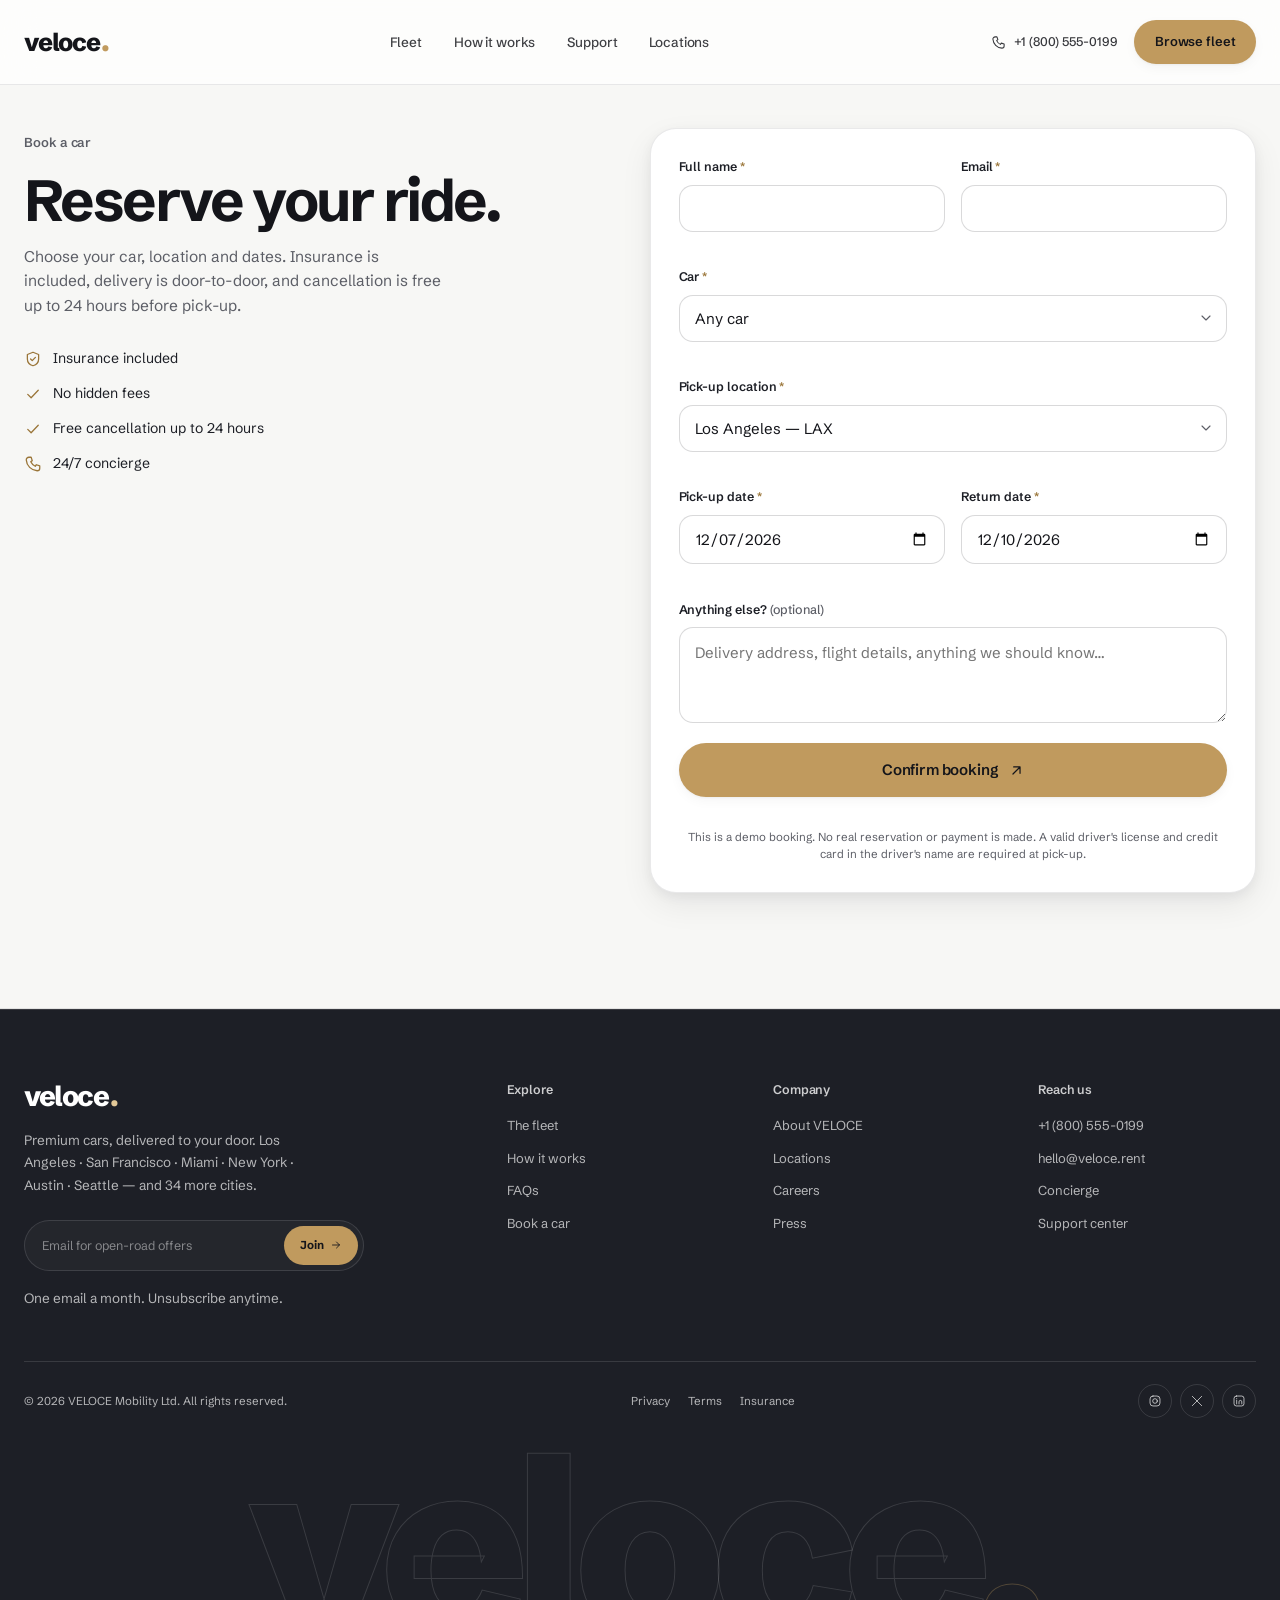
==== booking.html @ 41719435 "Initial project commit" ====
<!DOCTYPE html>
<html lang="en">
<head>
<meta charset="UTF-8">
<meta name="viewport" content="width=device-width, initial-scale=1.0">
<title>Book a car | VELOCE</title>
<meta name="description" content="Reserve a VELOCE rental in under two minutes. Choose your car, location and dates — insurance included, door-to-door delivery, free cancellation.">
<meta name="theme-color" content="#14151A">
<link rel="icon" href="data:image/svg+xml,%3Csvg xmlns='http://www.w3.org/2000/svg' viewBox='0 0 64 64'%3E%3Crect width='64' height='64' rx='16' fill='%2314151A'/%3E%3Cpath d='M17 20h9l6 18 6-18h9L36 48h-8L17 20Z' fill='%23C09A5E'/%3E%3C/svg%3E">
<link rel="preconnect" href="https://fonts.googleapis.com">
<link rel="preconnect" href="https://fonts.gstatic.com" crossorigin>
<link href="https://fonts.googleapis.com/css2?family=Schibsted+Grotesk:wght@400;500;600;700;800&display=swap" rel="stylesheet">
<link rel="stylesheet" href="styles.css">
<link rel="stylesheet" href="booking.css">
<script src="app.js" defer></script>
<script src="booking.js" defer></script>
</head>
<body>

<a class="skip-link" href="#main">Skip to the booking form</a>

<!-- Icon sprite -->
<svg aria-hidden="true" style="position:absolute;width:0;height:0;overflow:hidden" xmlns="http://www.w3.org/2000/svg">
  <symbol id="i-arrow" viewBox="0 0 24 24"><path d="M5 12h14M13 6l6 6-6 6"/></symbol>
  <symbol id="i-arrow-up" viewBox="0 0 24 24"><path d="M7 17 17 7M8 7h9v9"/></symbol>
  <symbol id="i-check" viewBox="0 0 24 24"><path d="m5 12.5 4.5 4.5L19 7"/></symbol>
  <symbol id="i-alert" viewBox="0 0 24 24"><circle cx="12" cy="12" r="9"/><path d="M12 7.5v5.5M12 16.5v.1"/></symbol>
  <symbol id="i-shield" viewBox="0 0 24 24"><path d="M12 3 4.5 6v6c0 5 3.4 7.8 7.5 9 4.1-1.2 7.5-4 7.5-9V6L12 3Z"/><path d="m8.8 12 2.2 2.2 4.2-4.4"/></symbol>
  <symbol id="i-phone" viewBox="0 0 24 24"><path d="M6.5 3h3l1.5 4.5-2 1.5a13 13 0 0 0 6 6l1.5-2L21 14.5v3A3.5 3.5 0 0 1 17.5 21 15.5 15.5 0 0 1 3 6.5 3.5 3.5 0 0 1 6.5 3Z"/></symbol>
  <symbol id="i-close" viewBox="0 0 24 24"><path d="m6 6 12 12M18 6 6 18"/></symbol>
  <symbol id="i-mail" viewBox="0 0 24 24"><rect x="3" y="5" width="18" height="14" rx="3"/><path d="m4 7 8 6 8-6"/></symbol>
  <symbol id="i-instagram" viewBox="0 0 24 24"><rect x="3.5" y="3.5" width="17" height="17" rx="5"/><circle cx="12" cy="12" r="4"/><circle cx="17.2" cy="6.8" r=".8" fill="currentColor" stroke="none"/></symbol>
  <symbol id="i-x" viewBox="0 0 24 24"><path d="M4 4l16 16M20 4 4 20"/></symbol>
  <symbol id="i-linkedin" viewBox="0 0 24 24"><rect x="3.5" y="3.5" width="17" height="17" rx="4"/><path d="M8 10.5V17M8 7.6v.1M12 17v-3.6a2.4 2.4 0 0 1 4.8 0V17"/></symbol>
</svg>

<!-- Header -->
<header class="site-header is-scrolled" id="site-header">
  <div class="container nav">
    <a class="brand" href="index.html#top" aria-label="VELOCE home">veloce<span class="dot">.</span></a>
    <nav class="nav-links" aria-label="Main navigation">
      <a href="index.html#fleet">Fleet</a>
      <a href="index.html#how">How it works</a>
      <a href="index.html#faq">Support</a>
      <a href="index.html#contact">Locations</a>
    </nav>
    <div class="nav-right">
      <a class="nav-phone" href="tel:+18005550199">
        <svg class="icon" aria-hidden="true"><use href="#i-phone"/></svg>
        +1 (800) 555-0199
      </a>
      <a class="btn btn--nav" href="index.html#fleet">Browse fleet</a>
      <button class="nav-toggle" type="button" aria-label="Open menu" aria-controls="mobile-menu" aria-expanded="false">
        <span></span>
      </button>
    </div>
  </div>
</header>

<!-- Mobile drawer -->
<div class="drawer" id="mobile-menu" aria-hidden="true">
  <div class="drawer-top">
    <a class="brand" href="index.html#top">veloce<span class="dot">.</span></a>
    <button class="drawer-close" type="button" aria-label="Close menu">
      <svg class="icon" aria-hidden="true"><use href="#i-close"/></svg>
    </button>
  </div>
  <nav class="drawer-links" aria-label="Mobile navigation">
    <a href="index.html#fleet">Fleet</a>
    <a href="index.html#how">How it works</a>
    <a href="index.html#faq">Support</a>
    <a href="index.html#contact">Locations</a>
  </nav>
  <div class="drawer-foot">
    <a class="btn btn--accent" href="index.html#fleet">Browse fleet <svg class="icon arr" aria-hidden="true"><use href="#i-arrow-up"/></svg></a>
    <p>Concierge <a class="plain" href="tel:+18005550199">+1 (800) 555-0199</a><br>Every day, around the clock.</p>
  </div>
</div>

<main id="main">

  <section class="bk-hero" aria-labelledby="booking-title">
    <div class="container bk-grid">
      <div>
        <span class="eyebrow">Book a car</span>
        <h1 class="bk-title" id="booking-title">Reserve your <em>ride.</em></h1>
        <p class="bk-sub">Choose your car, location and dates. Insurance is included, delivery is door-to-door, and cancellation is free up to 24 hours before pick-up.</p>

        <ul class="bk-perks">
          <li><svg class="icon" aria-hidden="true"><use href="#i-shield"/></svg> Insurance included</li>
          <li><svg class="icon" aria-hidden="true"><use href="#i-check"/></svg> No hidden fees</li>
          <li><svg class="icon" aria-hidden="true"><use href="#i-check"/></svg> Free cancellation up to 24 hours</li>
          <li><svg class="icon" aria-hidden="true"><use href="#i-phone"/></svg> 24/7 concierge</li>
        </ul>

        <p class="bk-selected" id="bk-selected" hidden>
          <svg class="icon" aria-hidden="true"><use href="#i-check"/></svg>
          <span id="bk-selected-text"></span>
        </p>
      </div>

      <div class="bk-card">
        <form class="bk-form" id="booking-page-form" novalidate>

          <div class="bk-row">
            <div class="bk-field">
              <label for="bk-name">Full name <span class="req" aria-hidden="true">*</span></label>
              <input type="text" id="bk-name" name="name" autocomplete="name" required>
              <p class="bk-error" id="err-name"></p>
            </div>
            <div class="bk-field">
              <label for="bk-email">Email <span class="req" aria-hidden="true">*</span></label>
              <input type="email" id="bk-email" name="email" autocomplete="email" required>
              <p class="bk-error" id="err-email"></p>
            </div>
          </div>

          <div class="bk-field">
            <label for="bk-car">Car <span class="req" aria-hidden="true">*</span></label>
            <select id="bk-car" name="car" required>
              <option value="">Any car</option>
              <option value="Porsche Panamera">Porsche Panamera — $189/day</option>
              <option value="BMW M5 Competition">BMW M5 Competition — $149/day</option>
              <option value="BMW 4 Series Coupé">BMW 4 Series Coupé — $129/day</option>
              <option value="Chevrolet Camaro SS">Chevrolet Camaro SS — $139/day</option>
              <option value="Tesla Model 3">Tesla Model 3 — $109/day</option>
              <option value="Honda CR-V">Honda CR-V — $89/day</option>
              <option value="Fiat 500">Fiat 500 — $49/day</option>
              <option value="Lamborghini Huracán">Lamborghini Huracán — $549/day</option>
            </select>
            <p class="bk-error" id="err-car"></p>
          </div>

          <div class="bk-field">
            <label for="bk-location">Pick-up location <span class="req" aria-hidden="true">*</span></label>
            <select id="bk-location" name="location" required>
              <option value="lax">Los Angeles — LAX</option>
              <option value="sfo">San Francisco — SFO</option>
              <option value="mia">Miami — MIA</option>
              <option value="jfk">New York — JFK</option>
              <option value="aus">Austin — AUS</option>
              <option value="sea">Seattle — SEA</option>
            </select>
            <p class="bk-error" id="err-location"></p>
          </div>

          <div class="bk-row">
            <div class="bk-field">
              <label for="bk-pickup">Pick-up date <span class="req" aria-hidden="true">*</span></label>
              <input type="date" id="bk-pickup" name="pickup" required>
              <p class="bk-error" id="err-pickup"></p>
            </div>
            <div class="bk-field">
              <label for="bk-return">Return date <span class="req" aria-hidden="true">*</span></label>
              <input type="date" id="bk-return" name="return" required>
              <p class="bk-error" id="err-return"></p>
            </div>
          </div>

          <div class="bk-field">
            <label for="bk-notes">Anything else? <span style="font-weight:500;color:var(--muted)">(optional)</span></label>
            <textarea id="bk-notes" name="notes" placeholder="Delivery address, flight details, anything we should know…"></textarea>
          </div>

          <button class="btn btn--accent bk-submit" type="submit">Confirm booking <svg class="icon arr" aria-hidden="true"><use href="#i-arrow-up"/></svg></button>
          <p class="bk-note">This is a demo booking. No real reservation or payment is made. A valid driver's license and credit card in the driver's name are required at pick-up.</p>
        </form>
      </div>
    </div>
  </section>

</main>

<!-- Footer -->
<footer class="site-footer" id="contact">
  <div class="container">
    <div class="footer-top">
      <div class="footer-brand">
        <a class="brand" href="index.html#top" aria-label="VELOCE home">veloce<span class="dot">.</span></a>
        <p>Premium cars, delivered to your door. Los Angeles · San Francisco · Miami · New York · Austin · Seattle — and 34 more cities.</p>
        <form class="newsletter" id="newsletter-form">
          <label class="sr-only" for="newsletter-email">Email address</label>
          <input type="email" id="newsletter-email" name="email" placeholder="Email for open-road offers" required>
          <button type="submit">Join <svg class="icon" aria-hidden="true"><use href="#i-arrow"/></svg></button>
        </form>
        <p class="newsletter-note">One email a month. Unsubscribe anytime.</p>
      </div>

      <div class="footer-col">
        <h3>Explore</h3>
        <nav class="footer-links" aria-label="Explore">
          <a href="index.html#fleet">The fleet</a>
          <a href="index.html#how">How it works</a>
          <a href="index.html#faq">FAQs</a>
          <a href="booking.html">Book a car</a>
        </nav>
      </div>

      <div class="footer-col">
        <h3>Company</h3>
        <nav class="footer-links" aria-label="Company">
          <a href="index.html#top">About VELOCE</a>
          <a href="index.html#contact">Locations</a>
          <a href="mailto:careers@veloce.rent">Careers</a>
          <a href="mailto:press@veloce.rent">Press</a>
        </nav>
      </div>

      <div class="footer-col">
        <h3>Reach us</h3>
        <nav class="footer-links" aria-label="Contact">
          <a href="tel:+18005550199">+1 (800) 555-0199</a>
          <a href="mailto:hello@veloce.rent">hello@veloce.rent</a>
          <a href="mailto:concierge@veloce.rent">Concierge</a>
          <a href="index.html#support">Support center</a>
        </nav>
      </div>
    </div>

    <div class="footer-bottom">
      <span>© <span id="year">2026</span> VELOCE Mobility Ltd. All rights reserved.</span>
      <div class="footer-legal">
        <a href="index.html#faq">Privacy</a>
        <a href="index.html#faq">Terms</a>
        <a href="index.html#faq">Insurance</a>
      </div>
      <div class="socials">
        <a href="index.html#top" aria-label="VELOCE on Instagram"><svg class="icon" aria-hidden="true"><use href="#i-instagram"/></svg></a>
        <a href="index.html#top" aria-label="VELOCE on X"><svg class="icon" aria-hidden="true"><use href="#i-x"/></svg></a>
        <a href="index.html#top" aria-label="VELOCE on LinkedIn"><svg class="icon" aria-hidden="true"><use href="#i-linkedin"/></svg></a>
      </div>
    </div>

    <div class="footer-word" aria-hidden="true">veloce<span class="dot">.</span></div>
  </div>
</footer>

<div class="toast" id="toast" role="status" aria-live="polite">
  <svg id="toast-icon" aria-hidden="true"><use href="#i-check"/></svg>
  <span id="toast-text"></span>
</div>

</body>
</html>
---- styles.css ----
/* ============================================================
   VELOCE — Premium car rental landing page
   Modern SaaS · "Onyx & Champagne"
   ============================================================ */

/* ---------- Tokens ---------- */
:root{
  color-scheme:light;

  /* Palette — graphite + cool neutrals + single champagne accent */
  --ink:#14151A;            /* primary dark / text */
  --ink-2:#1D1F26;          /* dark surface */
  --ink-3:#2A2D36;          /* raised dark surface */
  --paper:#F7F7F5;          /* canvas */
  --surface:#FFFFFF;        /* cards */
  --mist:#EEEFEC;           /* subtle fill */
  --mist-2:#E6E7E3;         /* stronger fill */
  --muted:#5C5E66;          /* secondary text */
  --muted-dark:rgba(255,255,255,.68);
  --line:rgba(20,21,26,.09);
  --line-strong:rgba(20,21,26,.16);
  --line-dark:rgba(255,255,255,.12);

  /* Accent — champagne metal */
  --accent:#C09A5E;
  --accent-deep:#9A7538;    /* accent text on light */
  --accent-soft:rgba(192,154,94,.16);
  --accent-light:#E3C897;   /* accent text on dark */
  --on-accent:#14151A;

  /* Type — one family, clear scale */
  --font-sans:"Schibsted Grotesk",system-ui,-apple-system,"Segoe UI",Roboto,Helvetica,Arial,sans-serif;
  --tracking-tight:-.03em;
  --tracking-display:-.045em;
  --lh-tight:1.04;
  --lh-body:1.65;

  /* Radius */
  --r-xs:8px;
  --r-sm:10px;
  --r-md:14px;
  --r-lg:20px;
  --r-xl:26px;
  --r-2xl:34px;
  --r-pill:999px;

  /* Spacing — 4px base scale */
  --s1:4px;  --s2:8px;  --s3:12px; --s4:16px; --s5:20px; --s6:24px;
  --s8:32px; --s10:40px; --s12:48px; --s16:64px; --s20:80px; --s24:96px;
  --section-y:clamp(80px,9vw,144px);
  --maxw:1240px;

  /* Elevation — layered, soft, ink-tinted */
  --shadow-xs:0 1px 2px rgba(16,17,22,.04);
  --shadow-sm:0 1px 3px rgba(16,17,22,.05),0 4px 12px rgba(16,17,22,.04);
  --shadow-md:0 4px 12px rgba(16,17,22,.05),0 12px 32px rgba(16,17,22,.07);
  --shadow-lg:0 10px 28px rgba(16,17,22,.07),0 28px 64px rgba(16,17,22,.11);
  --shadow-glass:0 8px 32px rgba(16,17,22,.20);

  /* Glass */
  --glass-bg:rgba(255,255,255,.72);
  --glass-bg-dark:rgba(20,21,26,.52);
  --glass-border:rgba(255,255,255,.55);
  --glass-border-dark:rgba(255,255,255,.14);
  --blur:18px;

  /* Motion */
  --ease:cubic-bezier(.22,1,.36,1);
  --ease-soft:cubic-bezier(.4,0,.2,1);
  --dur-fast:.18s;
  --dur:.4s;
  --dur-slow:.85s;
  --nav-h:84px;
}

/* ---------- Base ---------- */
*,*::before,*::after{box-sizing:border-box}
html{scroll-behavior:smooth;-webkit-text-size-adjust:100%;scroll-padding-top:96px}
body{
  margin:0;
  font-family:var(--font-sans);
  font-size:16px;
  line-height:var(--lh-body);
  font-weight:400;
  background:var(--paper);
  color:var(--ink);
  -webkit-font-smoothing:antialiased;
  -moz-osx-font-smoothing:grayscale;
  text-rendering:optimizeLegibility;
  overflow-x:hidden;
}
body.no-scroll{overflow:hidden}

/* ---------- Hide scrollbars (scrolling still works) ---------- */
*,*::before,*::after{scrollbar-width:none;-ms-overflow-style:none}
*::-webkit-scrollbar{display:none}
img{display:block;max-width:100%}
a{color:inherit;text-decoration:none}
button{font:inherit;color:inherit;background:none;border:0;cursor:pointer}
ul,ol{margin:0;padding:0;list-style:none}
h1,h2,h3,h4,p{margin:0}
[hidden]{display:none!important}

::selection{background:var(--accent);color:var(--on-accent)}
:focus-visible{
  outline:2px solid var(--accent);
  outline-offset:3px;
  border-radius:6px;
}
.on-dark :focus-visible,
.hero :focus-visible,
.site-footer :focus-visible,
.cta :focus-visible,
.bento :focus-visible{outline-color:var(--accent-light)}

.container{width:min(var(--maxw),100% - 48px);margin-inline:auto}
.icon{width:18px;height:18px;flex:none;fill:none;stroke:currentColor;stroke-width:1.7;stroke-linecap:round;stroke-linejoin:round}
.icon.play{fill:currentColor;stroke:none}
.sr-only{position:absolute;width:1px;height:1px;padding:0;margin:-1px;overflow:hidden;clip:rect(0 0 0 0);white-space:nowrap;border:0}
section[id],#book,#support{scroll-margin-top:104px}
.section{padding:var(--section-y) 0}
.section-head{
  display:flex;align-items:flex-end;justify-content:space-between;
  gap:var(--s10);margin-bottom:var(--s12);
}
.section-head h2,.section-heading{max-width:720px}
.section-head p{max-width:340px;font-size:15px;line-height:1.65;color:var(--muted)}

/* ---------- Type scale ---------- */
h1{
  font-size:clamp(46px,7.2vw,96px);
  line-height:.96;letter-spacing:var(--tracking-display);font-weight:700;
}
h2{
  font-size:clamp(32px,4.4vw,58px);
  line-height:1.03;letter-spacing:var(--tracking-tight);font-weight:700;
}
h3{font-size:clamp(18px,1.5vw,21px);line-height:1.25;letter-spacing:-.02em;font-weight:600}
h4{font-size:16px;line-height:1.3;letter-spacing:-.015em;font-weight:600}

/* No single-word accent treatment inside headlines; keep semantics, drop styling */
h1 em,h2 em,h3 em,h4 em{font-style:normal;font-weight:inherit;color:inherit;background:none}
.serif{font-style:normal}

/* Eyebrow — sentence case, not all-caps, not a decorative label */
.eyebrow{
  display:inline-flex;align-items:center;gap:8px;
  font-size:13px;font-weight:600;letter-spacing:-.005em;
  color:var(--muted);margin-bottom:18px;
}
.on-dark .eyebrow,.hero .eyebrow{color:var(--muted-dark)}

.skip-link{
  position:fixed;left:16px;top:-64px;z-index:300;
  background:var(--ink);color:var(--surface);
  padding:12px 18px;border-radius:var(--r-sm);font-size:13px;font-weight:600;
  transition:top var(--dur-fast) var(--ease);
}
.skip-link:focus{top:16px}

/* ---------- Buttons ---------- */
.btn{
  display:inline-flex;align-items:center;justify-content:center;gap:9px;
  min-height:52px;padding:0 26px;border-radius:var(--r-pill);
  font-size:14.5px;font-weight:600;letter-spacing:-.01em;white-space:nowrap;
  border:1px solid transparent;
  transition:
    transform var(--dur) var(--ease),
    background var(--dur) var(--ease-soft),
    border-color var(--dur) var(--ease-soft),
    box-shadow var(--dur) var(--ease-soft),
    color var(--dur) var(--ease-soft);
  will-change:transform;
}
.btn svg{width:17px;height:17px;flex:none;transition:transform var(--dur) var(--ease)}
.btn:hover{transform:translateY(-2px)}
.btn:active{transform:translateY(0) scale(.985)}
.btn:hover svg.arr{transform:translate(2px,-2px)}

/* Primary accent */
.btn--accent{background:var(--accent);color:var(--on-accent);box-shadow:var(--shadow-sm)}
.btn--accent:hover{background:var(--accent-light);box-shadow:0 10px 28px rgba(192,154,94,.32)}

/* Primary ink */
.btn--dark{background:var(--ink);color:var(--surface);box-shadow:var(--shadow-sm)}
.btn--dark:hover{background:var(--ink-3);box-shadow:var(--shadow-md)}

/* Secondary on light */
.btn--surface{background:var(--surface);color:var(--ink);border-color:var(--line-strong);box-shadow:var(--shadow-xs)}
.btn--surface:hover{border-color:var(--ink);box-shadow:var(--shadow-sm)}

/* Glass — for dark / imagery contexts */
.btn--ghost{
  background:var(--glass-bg-dark);color:#FFFFFF;
  border:1px solid var(--glass-border-dark);
  -webkit-backdrop-filter:blur(var(--blur)) saturate(150%);
  backdrop-filter:blur(var(--blur)) saturate(150%);
}
.btn--ghost:hover{background:rgba(255,255,255,.12);border-color:rgba(255,255,255,.32)}

/* Alias kept for backwards compatibility with original markup */
.btn--lime{background:var(--accent);color:var(--on-accent);box-shadow:var(--shadow-sm)}
.btn--lime:hover{background:var(--accent-light);box-shadow:0 10px 28px rgba(192,154,94,.32)}

.btn--sm{min-height:42px;padding:0 18px;font-size:13px}

.text-link{
  display:inline-flex;align-items:center;gap:8px;
  font-size:13.5px;font-weight:600;letter-spacing:-.01em;
  border-bottom:1px solid currentColor;padding-bottom:2px;
  transition:gap var(--dur-fast) var(--ease),opacity var(--dur-fast);
}
.text-link svg{width:14px;height:14px}
.text-link:hover{gap:12px;opacity:.8}
.on-dark .text-link{color:var(--accent-light);border-color:var(--accent-light)}

/* ---------- Header ---------- */
.site-header{
  position:fixed;inset:0 0 auto;z-index:100;
  color:#FFFFFF;
  background:transparent;
  border-bottom:1px solid transparent;
  transition:background var(--dur) var(--ease),color var(--dur-fast),border-color var(--dur),box-shadow var(--dur),backdrop-filter var(--dur);
}
.site-header .nav{
  height:var(--nav-h);display:flex;align-items:center;justify-content:space-between;
  gap:var(--s8);transition:height var(--dur) var(--ease);
}
.site-header.is-scrolled{
  background:var(--glass-bg);
  -webkit-backdrop-filter:blur(var(--blur)) saturate(150%);
  backdrop-filter:blur(var(--blur)) saturate(150%);
  color:var(--ink);
  border-bottom-color:var(--line);
  box-shadow:0 8px 30px rgba(16,17,22,.05);
}
.site-header.is-scrolled .nav{height:72px}

.brand{
  display:inline-flex;align-items:baseline;gap:1px;
  font-size:25px;font-weight:800;letter-spacing:-.05em;line-height:1;
}
.brand .dot{color:var(--accent);font-size:28px;line-height:0}
.site-header:not(.is-scrolled) .brand .dot{color:var(--accent-light)}

.nav-links{display:flex;align-items:center;gap:var(--s8)}
.nav-links a{
  position:relative;font-size:13.5px;font-weight:500;letter-spacing:-.01em;
  opacity:.82;transition:opacity var(--dur-fast);padding:6px 0;
}
.nav-links a::after{
  content:"";position:absolute;left:0;right:0;bottom:0;height:1px;
  background:currentColor;transform:scaleX(0);transform-origin:right;
  transition:transform var(--dur) var(--ease);
}
.nav-links a:hover{opacity:1}
.nav-links a:hover::after{transform:scaleX(1);transform-origin:left}

.nav-right{display:flex;align-items:center;gap:var(--s4)}
.nav-phone{display:inline-flex;align-items:center;gap:8px;font-size:12.5px;font-weight:500;opacity:.85}
.nav-phone svg{width:15px;height:15px}

.btn--nav{
  min-height:44px;padding:0 20px;font-size:13px;
  background:var(--accent);color:var(--on-accent);box-shadow:var(--shadow-sm);
}
.btn--nav:hover{background:var(--accent-light);box-shadow:0 8px 22px rgba(192,154,94,.3);transform:translateY(-1px)}

.nav-toggle{
  display:none;width:44px;height:44px;border-radius:var(--r-pill);
  border:1px solid rgba(255,255,255,.28);align-items:center;justify-content:center;flex:none;
  background:rgba(255,255,255,.04);
  -webkit-backdrop-filter:blur(8px);backdrop-filter:blur(8px);
}
.site-header.is-scrolled .nav-toggle{border-color:var(--line-strong);background:transparent;-webkit-backdrop-filter:none;backdrop-filter:none}
.nav-toggle span{display:block;width:18px;height:1.5px;background:currentColor;position:relative;transition:transform var(--dur-fast) var(--ease)}
.nav-toggle span::before,.nav-toggle span::after{content:"";position:absolute;left:0;width:18px;height:1.5px;background:currentColor;transition:transform var(--dur-fast) var(--ease)}
.nav-toggle span::before{top:-6px}
.nav-toggle span::after{top:6px}

/* ---------- Mobile drawer ---------- */
.drawer{
  position:fixed;inset:0;z-index:120;
  background:var(--ink);color:#FFFFFF;
  display:flex;flex-direction:column;padding:24px;
  opacity:0;visibility:hidden;transform:translateY(-10px);
  transition:opacity var(--dur) var(--ease),transform var(--dur) var(--ease),visibility var(--dur);
}
.drawer.is-open{opacity:1;visibility:visible;transform:none}
.drawer-top{display:flex;align-items:center;justify-content:space-between}
.drawer-close{
  width:46px;height:46px;border-radius:var(--r-pill);
  border:1px solid var(--line-dark);display:grid;place-items:center;
  background:rgba(255,255,255,.04);
  transition:background var(--dur-fast),border-color var(--dur-fast);
}
.drawer-close:hover{background:rgba(255,255,255,.1);border-color:rgba(255,255,255,.3)}
.drawer-close svg{width:18px;height:18px}
.drawer-links{display:flex;flex-direction:column;margin:48px 0 auto}
.drawer-links a{
  display:flex;align-items:baseline;gap:16px;padding:18px 0;
  border-bottom:1px solid var(--line-dark);
  font-size:clamp(28px,7.5vw,40px);font-weight:700;letter-spacing:-.035em;
  transition:color var(--dur-fast),padding-left var(--dur) var(--ease);
}
.drawer-links a:hover,.drawer-links a:active{color:var(--accent-light);padding-left:8px}
.drawer-foot{padding-top:28px;display:grid;gap:16px}
.drawer-foot .btn{width:100%}
.drawer-foot p{font-size:12.5px;color:var(--muted-dark);text-align:center}
.drawer-foot a.plain{color:#FFFFFF;text-decoration:underline;text-underline-offset:3px}

/* ---------- Hero ---------- */
.hero{
  position:relative;isolation:isolate;overflow:hidden;
  min-height:100svh;display:flex;flex-direction:column;
  background:#07080A;color:#FFFFFF;
}
.hero-media{position:absolute;inset:0;z-index:-2}
.hero-media img{
  width:100%;height:100%;object-fit:cover;object-position:64% 56%;
  animation:heroIn 2.2s var(--ease) both;
}
@keyframes heroIn{from{transform:scale(1.06);opacity:.4}to{transform:scale(1);opacity:1}}
.hero::before{
  content:"";position:absolute;inset:0;z-index:-1;
  background:
    linear-gradient(90deg,rgba(7,8,10,.94) 0%,rgba(7,8,10,.74) 38%,rgba(7,8,10,.24) 68%,rgba(7,8,10,.38) 100%),
    linear-gradient(180deg,rgba(7,8,10,.72) 0%,rgba(7,8,10,.06) 34%,rgba(7,8,10,.52) 78%,rgba(7,8,10,.92) 100%);
}
.hero-main{flex:1;display:flex;align-items:center;padding-top:calc(var(--nav-h) + 44px);padding-bottom:24px}
.hero-copy{max-width:780px}

.hero .eyebrow{
  border:1px solid var(--glass-border-dark);
  background:var(--glass-bg-dark);
  -webkit-backdrop-filter:blur(14px) saturate(150%);
  backdrop-filter:blur(14px) saturate(150%);
  padding:8px 15px 8px 12px;border-radius:var(--r-pill);margin-bottom:26px;
  color:rgba(255,255,255,.85);
  animation:rise .9s .08s var(--ease) both;
}
.eyebrow .pulse{width:7px;height:7px;border-radius:50%;background:var(--accent);position:relative;flex:none}
.eyebrow .pulse::after{content:"";position:absolute;inset:-3px;border-radius:50%;border:1px solid var(--accent);opacity:0;animation:ping 2.4s ease-out infinite}
@keyframes ping{0%{transform:scale(.6);opacity:.8}70%,100%{transform:scale(1.8);opacity:0}}

.hero h1{animation:rise 1s .16s var(--ease) both}
.hero-sub{
  margin-top:24px;max-width:520px;font-size:clamp(15px,1.25vw,17.5px);
  line-height:1.6;color:rgba(255,255,255,.74);
  animation:rise 1s .24s var(--ease) both;
}
.hero-actions{display:flex;flex-wrap:wrap;gap:12px;margin-top:34px;animation:rise 1s .32s var(--ease) both}
.hero-proof{
  display:flex;align-items:center;gap:16px;margin-top:40px;
  animation:rise 1s .4s var(--ease) both;
}
.avatars{display:flex}
.avatars span{
  width:40px;height:40px;border-radius:50%;display:grid;place-items:center;
  font-size:11px;font-weight:700;color:var(--ink);letter-spacing:0;
  border:2px solid rgba(255,255,255,.85);margin-left:-10px;
  box-shadow:0 2px 10px rgba(0,0,0,.3);
}
.avatars span:first-child{margin-left:0}
.avatars span:nth-child(1){background:#E8D9BE}
.avatars span:nth-child(2){background:#C9D6C2}
.avatars span:nth-child(3){background:#E3C897}
.avatars span:nth-child(4){background:#D6CBE0}
.proof-text{display:grid;gap:4px}
.proof-stars{display:flex;align-items:center;gap:8px;font-size:11.5px;font-weight:600;letter-spacing:.01em}
.proof-stars .stars{color:var(--accent-light);letter-spacing:2px;font-size:11px}
.proof-text small{font-size:12px;color:rgba(255,255,255,.62)}
@keyframes rise{from{opacity:0;transform:translateY(26px)}to{opacity:1;transform:none}}

/* ---------- Booking bar ---------- */
.hero-book{padding-bottom:36px;animation:rise 1s .48s var(--ease) both}
.booking{
  display:grid;grid-template-columns:1.3fr 1fr 1fr auto;align-items:stretch;gap:6px;
  padding:10px;border-radius:var(--r-xl);
  background:var(--glass-bg-dark);
  border:1px solid var(--glass-border-dark);
  -webkit-backdrop-filter:blur(24px) saturate(150%);
  backdrop-filter:blur(24px) saturate(150%);
  box-shadow:var(--shadow-glass);
}
.b-field{
  position:relative;display:flex;flex-direction:column;justify-content:center;
  padding:11px 18px;border-radius:var(--r-md);min-width:0;transition:background var(--dur-fast);
}
.b-field:hover{background:rgba(255,255,255,.06)}
.b-field + .b-field::before{
  content:"";position:absolute;left:-3px;top:15px;bottom:15px;width:1px;
  background:rgba(255,255,255,.13);
}
.b-field label{
  display:block;font-size:11px;font-weight:600;letter-spacing:.01em;
  color:rgba(255,255,255,.55);margin-bottom:5px;cursor:pointer;
}
.b-field .control{display:flex;align-items:center;gap:9px;min-width:0}
.b-field .control>svg{width:15px;height:15px;flex:none;opacity:.6}
.b-field select,.b-field input{
  appearance:none;-webkit-appearance:none;
  width:100%;min-width:0;background:none;border:0;padding:0;
  color:#FFFFFF;font-family:inherit;font-size:14.5px;font-weight:600;letter-spacing:-.01em;
  cursor:pointer;outline:none;
}
.b-field input[type=date]{color-scheme:dark}
.b-field select option{background:#171A16;color:#fff}
.b-field input:focus-visible,.b-field select:focus-visible{outline:2px solid var(--accent);outline-offset:2px;border-radius:6px}
.b-field .chev{width:13px;height:13px;flex:none;opacity:.5;margin-left:auto;pointer-events:none}
.b-submit{min-width:176px;min-height:auto;border-radius:var(--r-md);padding:0 24px;font-size:14px;align-self:stretch}
.booking-foot{
  display:flex;align-items:center;justify-content:space-between;gap:18px;flex-wrap:wrap;
  padding:14px 8px 0;font-size:12px;color:rgba(255,255,255,.58);
}
.booking-perks{display:flex;align-items:center;gap:20px;flex-wrap:wrap}
.booking-perks span{display:inline-flex;align-items:center;gap:6px}
.booking-perks svg{width:13px;height:13px;color:var(--accent)}
.booking-picked{display:inline-flex;align-items:center;gap:7px;color:var(--accent-light);font-weight:600}
.booking-picked svg{width:13px;height:13px}

/* ---------- Brand marquee ---------- */
.brands{
  background:var(--ink);color:#FFFFFF;
  border-top:1px solid var(--line-dark);border-bottom:1px solid var(--line-dark);
  padding:24px 0;
}
.brands-inner{display:flex;align-items:center;gap:42px}
.brands-label{flex:none;font-size:12.5px;font-weight:600;letter-spacing:-.005em;color:var(--muted-dark)}
.marquee{
  flex:1;overflow:hidden;
  -webkit-mask-image:linear-gradient(90deg,transparent,#000 8%,#000 92%,transparent);
  mask-image:linear-gradient(90deg,transparent,#000 8%,#000 92%,transparent);
}
.marquee-track{display:flex;width:max-content;animation:marquee 34s linear infinite}
.marquee:hover .marquee-track{animation-play-state:paused}
.marquee-group{display:flex;align-items:center;gap:58px;padding-right:58px;flex:none}
.brand-item{
  font-size:16px;font-weight:600;letter-spacing:.04em;color:rgba(255,255,255,.55);
  white-space:nowrap;transition:color var(--dur-fast);
}
.brand-item:hover{color:#FFFFFF}
.brand-item.serif-brand{letter-spacing:.02em;font-size:17px}
.brand-item.wide{letter-spacing:.2em;font-size:13px;font-weight:700}
.brand-item.light{font-weight:400;letter-spacing:.12em}
@keyframes marquee{to{transform:translateX(-50%)}}

/* ---------- Stats ---------- */
.stats{border-bottom:1px solid var(--line);background:var(--surface)}
.stats-grid{display:grid;grid-template-columns:repeat(4,1fr);padding:44px 0}
.stat{position:relative;padding:2px 36px}
.stat:first-child{padding-left:0}
.stat + .stat{border-left:1px solid var(--line)}
.stat-num{
  font-size:clamp(30px,3.2vw,44px);font-weight:700;letter-spacing:-.04em;line-height:1;
  display:flex;align-items:baseline;gap:2px;font-variant-numeric:tabular-nums;
}
.stat-num .suffix{font-size:.55em;font-weight:600;color:var(--muted);letter-spacing:0}
.stat-label{margin-top:10px;font-size:12.5px;font-weight:500;color:var(--muted);letter-spacing:-.005em}

/* ---------- Fleet ---------- */
.fleet{background:var(--paper)}
.fleet-head{align-items:end}
.fleet-head .head-aside{display:flex;flex-direction:column;align-items:flex-start;gap:16px;max-width:330px;padding-bottom:4px}
.filter-row{display:flex;align-items:center;justify-content:space-between;gap:20px;margin-bottom:32px}
.filters{display:flex;align-items:center;gap:8px;overflow-x:auto;scrollbar-width:none;padding:2px}
.filters::-webkit-scrollbar{display:none}
.filter{
  flex:none;padding:10px 17px;border-radius:var(--r-pill);
  border:1px solid var(--line);background:var(--surface);
  font-size:13px;font-weight:600;letter-spacing:-.01em;color:var(--muted);
  transition:background var(--dur-fast),color var(--dur-fast),border-color var(--dur-fast),transform var(--dur-fast),box-shadow var(--dur-fast);
}
.filter:hover{border-color:var(--line-strong);color:var(--ink);box-shadow:var(--shadow-xs)}
.filter.is-active{background:var(--ink);border-color:var(--ink);color:var(--surface);box-shadow:var(--shadow-sm)}
.fleet-count{flex:none;font-size:12px;font-weight:500;color:var(--muted);font-variant-numeric:tabular-nums}
.fleet-count b{color:var(--ink);font-weight:700}

.fleet-grid{display:grid;grid-template-columns:repeat(4,1fr);gap:20px}
.car-card{
  position:relative;background:var(--surface);border:1px solid var(--line);
  border-radius:var(--r-lg);overflow:hidden;
  box-shadow:var(--shadow-xs);
  transition:transform var(--dur) var(--ease),box-shadow var(--dur) var(--ease),border-color var(--dur-fast);
}
.car-card:hover{transform:translateY(-5px);box-shadow:var(--shadow-lg);border-color:var(--line-strong)}
.car-card{cursor:pointer}

/* Stretched link: whole card opens the details page; nested controls sit on top */
.car-card-link{position:absolute;inset:0;z-index:1;border-radius:inherit}
.car-card-link:focus-visible{outline:2px solid var(--accent);outline-offset:3px}
.car-card .car-fav{z-index:3}
.car-card .car-body{position:relative}
.car-card .reserve{position:relative;z-index:3}
.car-media{position:relative;aspect-ratio:4/3;overflow:hidden;background:#E7E6E0}
.car-media img{width:100%;height:100%;object-fit:cover;transition:transform var(--dur-slow) var(--ease)}
.car-card:hover .car-media img{transform:scale(1.05)}
.car-media::after{content:"";position:absolute;inset:0;background:linear-gradient(180deg,rgba(16,17,22,.10),transparent 35%)}
.car-badge{
  position:absolute;z-index:2;top:11px;left:11px;
  display:inline-flex;align-items:center;gap:6px;
  padding:6px 10px;border-radius:var(--r-pill);
  background:var(--glass-bg);-webkit-backdrop-filter:blur(8px);backdrop-filter:blur(8px);
  border:1px solid var(--glass-border);
  font-size:10.5px;font-weight:700;letter-spacing:.01em;color:var(--ink);
  box-shadow:var(--shadow-xs);
}
.car-badge::before{content:"";width:5px;height:5px;border-radius:50%;background:#3FAE5A;box-shadow:0 0 0 3px rgba(63,174,90,.16)}
.car-badge.rare::before{background:var(--accent);box-shadow:0 0 0 3px rgba(192,154,94,.18)}
.car-fav{
  position:absolute;z-index:2;top:11px;right:11px;
  width:36px;height:36px;border-radius:50%;display:grid;place-items:center;
  background:var(--glass-bg);-webkit-backdrop-filter:blur(8px);backdrop-filter:blur(8px);
  border:1px solid var(--glass-border);
  transition:background var(--dur-fast),transform var(--dur-fast),border-color var(--dur-fast);
  box-shadow:var(--shadow-xs);
}
.car-fav svg{width:15px;height:15px;fill:none;stroke:var(--ink);stroke-width:1.8;transition:fill var(--dur-fast),stroke var(--dur-fast)}
.car-fav:hover{transform:scale(1.08)}
.car-fav.is-saved{background:var(--accent);border-color:var(--accent)}
.car-fav.is-saved svg{fill:var(--on-accent);stroke:var(--on-accent)}
.car-body{padding:16px 16px 15px}
.car-top{display:flex;align-items:flex-start;justify-content:space-between;gap:8px}
.car-top h3{font-size:15.5px;font-weight:700;letter-spacing:-.02em;line-height:1.25}
.car-sub{font-size:11.5px;color:var(--muted);margin-top:3px;letter-spacing:-.005em}
.car-rating{display:inline-flex;align-items:center;gap:3px;font-size:11px;font-weight:700;white-space:nowrap;padding-top:1px;font-variant-numeric:tabular-nums}
.car-rating .star{color:var(--accent-deep);font-size:11px;line-height:1}
.specs{display:flex;flex-wrap:wrap;gap:5px;margin:13px 0 14px}
.specs li{
  font-size:10.5px;font-weight:600;color:var(--muted);
  background:var(--mist);border:1px solid var(--line);border-radius:var(--r-xs);padding:4px 8px;white-space:nowrap;
}
.car-foot{display:flex;align-items:center;justify-content:space-between;gap:8px;padding-top:13px;border-top:1px solid var(--line)}
.price{display:flex;align-items:baseline;gap:4px;font-size:19px;font-weight:700;letter-spacing:-.035em;font-variant-numeric:tabular-nums}
.price span{font-size:10.5px;font-weight:500;color:var(--muted);letter-spacing:0}
.reserve{display:inline-flex;align-items:center;gap:8px;font-size:12px;font-weight:600;letter-spacing:-.005em;color:var(--ink)}
.reserve .arrow{
  width:32px;height:32px;border-radius:50%;background:var(--mist);
  border:1px solid var(--line);
  display:grid;place-items:center;transition:background var(--dur-fast),transform var(--dur) var(--ease),border-color var(--dur-fast),color var(--dur-fast);
}
.reserve .arrow svg{width:14px;height:14px}
.reserve:hover .arrow{background:var(--accent);border-color:var(--accent);color:var(--on-accent);transform:rotate(45deg)}
.fleet-empty{grid-column:1/-1;padding:60px 20px;text-align:center;color:var(--muted);font-size:14px}

/* ---------- How it works ---------- */
.how{background:var(--surface);border-top:1px solid var(--line);border-bottom:1px solid var(--line)}
.how-head{max-width:680px;margin:0 auto var(--s16);text-align:center}
.how-head .eyebrow{justify-content:center}
.how-head p{margin-top:18px;font-size:15px;line-height:1.65;color:var(--muted)}
.steps{display:grid;grid-template-columns:repeat(3,1fr);gap:0;border-top:1px solid var(--line)}
.step{position:relative;padding:40px 36px 0 0}
.step + .step{border-left:1px solid var(--line);padding-left:36px}
.step-top{display:flex;align-items:flex-start;justify-content:space-between;gap:16px;margin-bottom:32px}
.step-icon{
  width:52px;height:52px;border-radius:var(--r-md);background:var(--mist);
  border:1px solid var(--line);display:grid;place-items:center;color:var(--ink);
}
.step-icon svg{width:22px;height:22px}
.step-num{
  font-size:56px;line-height:.75;letter-spacing:-.04em;font-weight:700;
  color:transparent;-webkit-text-stroke:1px rgba(20,21,26,.20);
  transition:color var(--dur),-webkit-text-stroke-color var(--dur);font-variant-numeric:tabular-nums;
}
.step:hover .step-num{color:var(--accent);-webkit-text-stroke-color:transparent}
.step h3{font-size:19px;font-weight:700;letter-spacing:-.02em;margin-bottom:10px}
.step p{font-size:14px;line-height:1.7;color:var(--muted);max-width:330px}
.how-cta{display:flex;justify-content:center;margin-top:var(--s16)}

/* ---------- Bento / Why us ---------- */
.bento-section{
  position:relative;overflow:hidden;
  background:var(--ink);color:#FFFFFF;
  padding:var(--section-y) 0;
}
.bento-head{position:relative;display:flex;align-items:flex-end;justify-content:space-between;gap:36px;margin-bottom:var(--s12)}
.bento-head h2{max-width:700px}
.bento-head p{max-width:340px;padding-bottom:6px;font-size:15px;line-height:1.65;color:var(--muted-dark)}
.bento{position:relative;display:grid;grid-template-columns:repeat(12,1fr);gap:16px}
.tile{
  position:relative;overflow:hidden;border-radius:var(--r-xl);
  border:1px solid var(--line-dark);background:var(--ink-2);
  transition:border-color var(--dur-fast),background var(--dur),transform var(--dur) var(--ease),box-shadow var(--dur);
}
.tile:hover{border-color:rgba(255,255,255,.22);box-shadow:0 18px 44px rgba(0,0,0,.28)}
.tile--image{grid-column:span 7;grid-row:span 2;min-height:460px;padding:0}
.tile--image img{position:absolute;inset:0;width:100%;height:100%;object-fit:cover;transition:transform 1s var(--ease)}
.tile--image:hover img{transform:scale(1.04)}
.tile--image::after{
  content:"";position:absolute;inset:0;
  background:linear-gradient(180deg,rgba(7,8,10,.14) 0%,rgba(7,8,10,.06) 38%,rgba(7,8,10,.88) 100%);
}
.tile-badge{
  position:absolute;z-index:2;top:18px;left:18px;
  display:inline-flex;align-items:center;gap:7px;
  padding:7px 12px;border-radius:var(--r-pill);
  background:var(--glass-bg-dark);border:1px solid var(--glass-border-dark);
  -webkit-backdrop-filter:blur(10px);backdrop-filter:blur(10px);
  font-size:11px;font-weight:600;letter-spacing:-.005em;color:#FFFFFF;
}
.tile-badge svg{width:12px;height:12px;color:var(--accent-light)}
.tile-image-copy{position:absolute;z-index:2;left:26px;right:26px;bottom:26px}
.tile-image-copy h3{font-size:clamp(24px,2.4vw,32px);line-height:1.1;letter-spacing:-.03em;font-weight:700}
.tile-image-copy p{margin-top:8px;max-width:380px;font-size:13.5px;line-height:1.6;color:rgba(255,255,255,.72)}
.tile-arrow{
  position:absolute;right:24px;bottom:24px;z-index:2;
  width:46px;height:46px;border-radius:50%;background:var(--accent);color:var(--on-accent);
  display:grid;place-items:center;transition:transform var(--dur) var(--ease),background var(--dur-fast);
}
.tile-arrow svg{width:18px;height:18px}
.tile--image:hover .tile-arrow{transform:rotate(45deg)}

.tile--price{
  grid-column:span 5;background:var(--accent);color:var(--on-accent);
  border-color:transparent;padding:28px;display:flex;flex-direction:column;justify-content:space-between;
  min-height:220px;
}
.tile--price:hover{transform:translateY(-3px)}
.tile-price-top{display:flex;align-items:flex-start;justify-content:space-between;gap:16px}
.tile-label{font-size:12.5px;font-weight:600;letter-spacing:-.005em;opacity:.78}
.tile-price-num{font-size:clamp(64px,7vw,92px);font-weight:700;letter-spacing:-.06em;line-height:.82;margin-top:12px;font-variant-numeric:tabular-nums}
.tile-price-num sup{font-size:.26em;font-weight:700;vertical-align:super;letter-spacing:0;margin-left:2px}
.tile--price .tile-arrow{position:static;background:var(--ink);color:var(--accent-light);flex:none;width:44px;height:44px}
.tile--price:hover .tile-arrow{transform:rotate(45deg)}
.tile-price-copy{font-size:13px;line-height:1.6;font-weight:500;max-width:260px;opacity:.82;margin-top:14px}

.tile--insurance{
  grid-column:span 5;padding:28px;display:flex;flex-direction:column;justify-content:space-between;
  min-height:220px;
}
.tile-icon{width:42px;height:42px;border-radius:var(--r-md);display:grid;place-items:center;background:rgba(255,255,255,.06);border:1px solid var(--line-dark);color:var(--accent-light)}
.tile-icon svg{width:19px;height:19px}
.tile--insurance h3{font-size:19px;letter-spacing:-.02em;font-weight:700;margin-top:20px}
.tile--insurance p{font-size:13px;line-height:1.6;color:var(--muted-dark);margin-top:6px;max-width:320px}
.tile-tags{display:flex;flex-wrap:wrap;gap:6px;margin-top:16px}
.tile-tags span{font-size:11px;font-weight:600;letter-spacing:-.005em;color:rgba(255,255,255,.78);border:1px solid var(--line-dark);border-radius:var(--r-pill);padding:5px 10px;background:rgba(255,255,255,.03)}

.tile--feature{grid-column:span 4;padding:24px;min-height:176px;display:flex;flex-direction:column;justify-content:space-between}
.tile--feature .tile-icon{background:transparent;border:0;padding:0;height:auto;color:var(--accent-light)}
.tile--feature h4{font-size:15.5px;font-weight:700;letter-spacing:-.015em;margin-top:20px}
.tile--feature p{font-size:12.5px;line-height:1.6;color:var(--muted-dark);margin-top:5px}
.tile--feature:hover{background:var(--ink-3);transform:translateY(-3px)}

/* ---------- Testimonials ---------- */
.testimonials{position:relative;background:var(--paper)}
.testi-head{display:flex;align-items:flex-end;justify-content:space-between;gap:32px;margin-bottom:44px}
.testi-score{display:flex;align-items:center;gap:14px;padding-bottom:6px}
.testi-score .big{font-size:40px;font-weight:700;letter-spacing:-.04em;line-height:1;font-variant-numeric:tabular-nums}
.testi-score .meta{font-size:11.5px;line-height:1.5;color:var(--muted)}
.testi-score .stars{color:var(--accent-deep);letter-spacing:2px;font-size:11px;display:block}
.testi-grid{display:grid;grid-template-columns:repeat(3,1fr);gap:20px}
.quote{
  position:relative;display:flex;flex-direction:column;gap:20px;
  background:var(--surface);border:1px solid var(--line);border-radius:var(--r-xl);
  padding:30px 28px 24px;min-height:280px;box-shadow:var(--shadow-xs);
  transition:transform var(--dur) var(--ease),box-shadow var(--dur) var(--ease),border-color var(--dur-fast);
}
.quote:hover{transform:translateY(-4px);box-shadow:var(--shadow-lg);border-color:var(--line-strong)}
.quote-mark{
  position:absolute;top:18px;right:24px;
  font-size:58px;line-height:1;font-weight:700;color:rgba(20,21,26,.07);
}
.quote-stars{color:var(--accent-deep);letter-spacing:3px;font-size:12px;line-height:1}
.quote blockquote{margin:0;font-size:15.5px;line-height:1.65;letter-spacing:-.01em;font-weight:500;color:var(--ink-2)}
.quote-author{display:flex;align-items:center;gap:11px;margin-top:auto;padding-top:18px;border-top:1px solid var(--line)}
.q-avatar{width:38px;height:38px;border-radius:50%;display:grid;place-items:center;font-size:11px;font-weight:700;color:var(--ink);flex:none;background:var(--mist-2)}
.q-name{font-size:12.5px;font-weight:700;letter-spacing:-.01em}
.q-meta{font-size:11px;color:var(--muted);margin-top:2px}
.quote.is-featured{background:var(--ink);border-color:var(--ink);color:#FFFFFF}
.quote.is-featured .quote-mark{color:rgba(255,255,255,.08)}
.quote.is-featured blockquote{color:rgba(255,255,255,.9)}
.quote.is-featured .quote-stars{color:var(--accent-light)}
.quote.is-featured .quote-author{border-top-color:var(--line-dark)}
.quote.is-featured .q-avatar{background:var(--accent);color:var(--on-accent)}
.quote.is-featured .q-meta{color:var(--muted-dark)}

/* ---------- FAQ ---------- */
.faq{background:var(--surface);border-top:1px solid var(--line)}
.faq-grid{display:grid;grid-template-columns:.85fr 1.15fr;gap:76px;align-items:start}
.faq-left{position:sticky;top:110px}
.faq-left p{margin-top:18px;font-size:14.5px;line-height:1.65;color:var(--muted);max-width:330px}
.support-card{
  margin-top:32px;background:var(--ink);color:#FFFFFF;border-radius:var(--r-lg);
  padding:24px;max-width:340px;position:relative;overflow:hidden;
  border:1px solid var(--line-dark);box-shadow:var(--shadow-md);
}
.support-card::after{
  content:"";position:absolute;right:-40px;top:-50px;width:160px;height:160px;border-radius:50%;
  background:radial-gradient(circle,rgba(192,154,94,.22),transparent 70%);
}
.support-icon{width:38px;height:38px;border-radius:var(--r-sm);background:rgba(255,255,255,.08);border:1px solid var(--line-dark);display:grid;place-items:center;color:var(--accent-light);margin-bottom:16px}
.support-icon svg{width:18px;height:18px}
.support-card h3{font-size:16px;font-weight:700;letter-spacing:-.015em}
.support-card p{font-size:12px;line-height:1.6;color:var(--muted-dark);margin-top:4px}
.support-phone{display:flex;align-items:center;justify-content:space-between;gap:10px;margin-top:18px;padding-top:16px;border-top:1px solid var(--line-dark);font-size:13px;font-weight:700}
.support-phone a{color:var(--accent-light);display:inline-flex;align-items:center;gap:6px}
.support-phone svg{width:13px;height:13px}
.faq-list{border-top:1px solid var(--line)}
.faq-item{border-bottom:1px solid var(--line);transition:background var(--dur-fast)}
.faq-item summary{
  display:flex;align-items:center;justify-content:space-between;gap:24px;
  padding:24px 4px;cursor:pointer;list-style:none;
  font-size:15.5px;font-weight:600;letter-spacing:-.012em;
  transition:color var(--dur-fast);
}
.faq-item summary::-webkit-details-marker{display:none}
.faq-item summary:hover{color:var(--accent-deep)}
.faq-plus{width:30px;height:30px;border-radius:50%;border:1px solid var(--line-strong);flex:none;position:relative;transition:background var(--dur-fast),border-color var(--dur-fast),transform var(--dur) var(--ease)}
.faq-plus::before,.faq-plus::after{content:"";position:absolute;top:50%;left:50%;width:11px;height:1.5px;background:var(--ink);transform:translate(-50%,-50%);transition:transform var(--dur-fast),opacity var(--dur-fast)}
.faq-plus::after{transform:translate(-50%,-50%) rotate(90deg)}
.faq-item[open] .faq-plus{background:var(--accent);border-color:var(--accent);transform:rotate(90deg)}
.faq-item[open] .faq-plus::after{opacity:0}
.faq-answer{padding:0 54px 26px 4px;margin-top:-4px;font-size:14px;line-height:1.7;color:var(--muted);max-width:640px}

/* ---------- CTA ---------- */
.cta-section{padding:0 0 var(--section-y)}
.cta{
  position:relative;isolation:isolate;overflow:hidden;border-radius:var(--r-2xl);
  min-height:480px;display:grid;place-items:center;text-align:center;
  padding:76px 24px;color:#FFFFFF;background:#0A0B0E;
  border:1px solid var(--line-dark);
}
.cta-bg{position:absolute;inset:0;z-index:-2;width:100%;height:100%;object-fit:cover;object-position:center 56%}
.cta::before{
  content:"";position:absolute;inset:0;z-index:-1;
  background:
    linear-gradient(180deg,rgba(7,8,10,.86) 0%,rgba(7,8,10,.64) 45%,rgba(7,8,10,.93) 100%),
    radial-gradient(680px 340px at 50% 52%,rgba(7,8,10,.45),transparent 78%);
}
.cta-inner{max-width:720px}
.cta .eyebrow{justify-content:center;color:rgba(255,255,255,.72)}
.cta h2{font-size:clamp(38px,5.2vw,66px)}
.cta p{margin-top:18px;font-size:15px;line-height:1.65;color:rgba(255,255,255,.72)}
.cta-actions{display:flex;flex-wrap:wrap;align-items:center;justify-content:center;gap:12px;margin-top:32px}
.cta-perks{display:flex;flex-wrap:wrap;align-items:center;justify-content:center;gap:22px;margin-top:28px;font-size:11.5px;color:rgba(255,255,255,.78)}
.cta-perks span{display:inline-flex;align-items:center;gap:6px}
.cta-perks svg{width:13px;height:13px;color:var(--accent-light)}

/* ---------- Footer ---------- */
.site-footer{position:relative;overflow:hidden;background:var(--ink-2);color:#FFFFFF;padding:72px 0 0;border-top:1px solid var(--line-dark)}
.footer-top{display:grid;grid-template-columns:1.6fr .8fr .8fr .8fr;gap:48px;padding-bottom:52px;border-bottom:1px solid var(--line-dark)}
.footer-brand .brand{font-size:28px}
.footer-brand .brand .dot{color:var(--accent-light)}
.footer-brand p{margin-top:16px;max-width:300px;font-size:13.5px;line-height:1.65;color:var(--muted-dark)}
.newsletter{margin-top:24px;display:flex;align-items:center;gap:4px;max-width:340px;padding:5px;border:1px solid var(--line-dark);border-radius:var(--r-pill);background:rgba(255,255,255,.03);transition:border-color var(--dur-fast),background var(--dur-fast)}
.newsletter:focus-within{border-color:rgba(192,154,94,.55);background:rgba(255,255,255,.05)}
.newsletter input{flex:1;min-width:0;background:none;border:0;padding:9px 12px;color:#FFFFFF;font-family:inherit;font-size:12.5px;outline:none}
.newsletter input::placeholder{color:rgba(255,255,255,.45)}
.newsletter input:focus-visible{outline:2px solid var(--accent);outline-offset:2px;border-radius:6px}
.newsletter button{flex:none;display:inline-flex;align-items:center;gap:6px;background:var(--accent);color:var(--on-accent);border-radius:var(--r-pill);padding:10px 16px;font-size:11.5px;font-weight:700;transition:background var(--dur-fast),transform var(--dur-fast)}
.newsletter button:hover{background:var(--accent-light);transform:translateY(-1px)}
.newsletter button svg{width:12px;height:12px}
.newsletter-note{margin-top:10px;font-size:10.5px;color:var(--muted-dark)}
.footer-col h3{font-size:12.5px;font-weight:600;letter-spacing:-.005em;color:rgba(255,255,255,.78);margin-bottom:18px}
.footer-links{display:grid;gap:11px}
.footer-links a{font-size:13px;color:var(--muted-dark);transition:color var(--dur-fast),transform var(--dur-fast);display:inline-flex;align-items:center;gap:6px;width:fit-content}
.footer-links a:hover{color:#FFFFFF;transform:translateX(2px)}
.footer-bottom{display:flex;align-items:center;justify-content:space-between;gap:20px;padding:22px 0;font-size:11.5px;color:var(--muted-dark)}
.footer-legal{display:flex;gap:18px;flex-wrap:wrap}
.footer-legal a:hover{color:#FFFFFF}
.socials{display:flex;gap:8px}
.socials a{width:34px;height:34px;border-radius:50%;border:1px solid var(--line-dark);display:grid;place-items:center;color:var(--muted-dark);transition:background var(--dur-fast),color var(--dur-fast),border-color var(--dur-fast)}
.socials a:hover{background:var(--accent);border-color:var(--accent);color:var(--on-accent)}
.socials svg{width:14px;height:14px}
.footer-word{
  font-size:clamp(90px,19.5vw,266px);font-weight:800;letter-spacing:-.07em;line-height:.72;
  text-align:center;color:transparent;-webkit-text-stroke:1px rgba(255,255,255,.13);
  user-select:none;pointer-events:none;margin-top:6px;transform:translateY(6%);
}
.footer-word .dot{color:transparent;-webkit-text-stroke-color:rgba(192,154,94,.32)}

/* ---------- Toast ---------- */
.toast{
  position:fixed;z-index:200;left:50%;bottom:24px;
  display:flex;align-items:center;gap:11px;
  max-width:min(520px,calc(100% - 32px));
  padding:14px 20px;border-radius:var(--r-md);
  background:var(--glass-bg-dark);color:#FFFFFF;
  -webkit-backdrop-filter:blur(20px) saturate(150%);backdrop-filter:blur(20px) saturate(150%);
  border:1px solid var(--glass-border-dark);
  box-shadow:var(--shadow-glass);
  font-size:12.5px;font-weight:600;line-height:1.5;
  opacity:0;transform:translate(-50%,130%);
  transition:transform var(--dur) var(--ease),opacity var(--dur-fast);
  pointer-events:none;
}
.toast.is-visible{opacity:1;transform:translate(-50%,0)}
.toast svg{width:17px;height:17px;color:var(--accent-light);flex:none}
.toast.is-error svg{color:#FF9A7E}

/* ---------- Reveal ---------- */
.js [data-reveal]{
  opacity:0;transform:translateY(26px);
  transition:opacity var(--dur-slow) var(--ease),transform var(--dur-slow) var(--ease);
  transition-delay:var(--d,0ms);
}
.js [data-reveal].is-in{opacity:1;transform:none}

/* ---------- Responsive ---------- */
@media (max-width:1100px){
  .fleet-grid{grid-template-columns:repeat(3,1fr)}
  .step{padding-right:28px}
  .step + .step{padding-left:28px}
}

@media (max-width:980px){
  :root{--nav-h:76px}
  .nav-links,.nav-phone{display:none}
  .nav-toggle{display:inline-flex}
  .brand{font-size:23px}
  .hero-main{padding-top:calc(var(--nav-h) + 60px)}
  .hero h1{font-size:clamp(44px,8.4vw,76px)}
  .booking{grid-template-columns:1fr 1fr;padding:8px}
  .b-field{padding:12px 16px}
  .b-field + .b-field::before{display:none}
  .b-field:nth-child(even){border-left:1px solid rgba(255,255,255,.13);border-radius:0}
  .b-field:nth-child(3){grid-column:1/-1;border-top:1px solid rgba(255,255,255,.1);padding-top:14px;margin-top:2px}
  .b-submit{grid-column:1/-1;min-height:56px;margin-top:2px}
  .section-head{flex-direction:column;align-items:flex-start;gap:22px}
  .fleet-head .head-aside{max-width:520px}
  .stats-grid{grid-template-columns:repeat(2,1fr);row-gap:30px}
  .stat{padding-left:28px}
  .stat:nth-child(odd){padding-left:0;border-left:0}
  .stat:nth-child(3),.stat:nth-child(4){padding-top:28px;border-top:1px solid var(--line)}
  .bento-head{flex-direction:column;align-items:flex-start;gap:20px}
  .bento-head p{max-width:520px}
  .tile--image{grid-column:span 12;grid-row:auto;min-height:400px}
  .tile--price,.tile--insurance{grid-column:span 6}
  .tile--feature{grid-column:span 4}
  .testi-grid{grid-template-columns:1fr 1fr}
  .testi-grid .quote:last-child{grid-column:1/-1;min-height:auto}
  .faq-grid{grid-template-columns:1fr;gap:44px}
  .faq-left{position:static}
  .support-card{max-width:100%}
  .footer-top{grid-template-columns:1.4fr 1fr 1fr;gap:36px 28px}
  .footer-brand{grid-column:1/-1}
  .footer-col:last-child{grid-column:auto}
  .cta-section{padding-bottom:96px}
}

@media (max-width:760px){
  .container{width:calc(100% - 36px)}
  .hero-main{padding-top:calc(var(--nav-h) + 40px);padding-bottom:18px}
  .hero h1{font-size:clamp(42px,12vw,62px);line-height:.98}
  .hero-sub{margin-top:20px}
  .hero-actions{margin-top:26px}
  .hero-proof{margin-top:28px}
  .hero-book{padding-bottom:22px}
  .booking-foot{padding-top:12px;gap:10px}
  .booking-perks{gap:14px}
  .brands{padding:20px 0}
  .brands-label{display:none}
  .brands-inner{gap:0}
  .marquee{-webkit-mask-image:none;mask-image:none}
  .stats-grid{padding:32px 0}
  .fleet-grid{grid-template-columns:1fr 1fr;gap:14px}
  .car-body{padding:14px 14px 12px}
  .car-top h3{font-size:14.5px}
  .specs{margin:11px 0 12px}
  .price{font-size:17px}
  .reserve .reserve-label{display:none}
  .reserve .arrow{width:30px;height:30px}
  .how-head{margin-bottom:44px}
  .steps{grid-template-columns:1fr;border-top:0}
  .step{padding:32px 0 0;border-top:1px solid var(--line)}
  .step + .step{border-left:0;padding-left:0}
  .step-top{margin-bottom:22px}
  .step-num{font-size:48px}
  .step p{max-width:100%}
  .bento-head{margin-bottom:32px}
  .tile--image{min-height:360px}
  .tile--price,.tile--insurance,.tile--feature{grid-column:span 12}
  .tile--feature{min-height:auto}
  .testi-head{flex-direction:column;align-items:flex-start;gap:20px}
  .testi-grid{grid-template-columns:1fr}
  .testi-grid .quote:last-child{grid-column:auto}
  .quote{min-height:auto}
  .faq-answer{padding-right:16px}
  .cta{min-height:430px}
  .cta-actions .btn{width:100%}
  .cta-perks{gap:14px}
  .footer-top{grid-template-columns:1fr 1fr;gap:34px 24px;padding-bottom:40px}
  .footer-brand{grid-column:1/-1}
  .footer-col:last-child{grid-column:1/-1}
  .footer-bottom{flex-direction:column;align-items:flex-start;gap:14px}
  .cta-section{padding-bottom:78px}
}

@media (max-width:600px){
  .btn--nav{display:none}
  .hero-proof{gap:12px}
  .avatars span{width:34px;height:34px;font-size:10px}
  .hero-actions .btn{flex:1 1 auto;padding:0 18px;font-size:13.5px}
  .booking{grid-template-columns:1fr;padding:8px;gap:0}
  .b-field{padding:12px 14px;border-radius:var(--r-sm)}
  .b-field select,.b-field input{font-size:16px}
  .b-field + .b-field::before{display:none}
  .b-field:nth-child(even){border-left:0;border-radius:var(--r-sm)}
  .b-field + .b-field{border-top:1px solid rgba(255,255,255,.1)}
  .b-submit{min-height:52px;margin-top:6px}
  .fleet-grid{grid-template-columns:1fr}
  .car-media{aspect-ratio:16/10}
  .filter-row{flex-direction:column;align-items:flex-start;gap:12px}
  .filters{width:100%;margin-inline:-2px;padding-inline:2px}
  .fleet-count{align-self:flex-end}
  .stats-grid{grid-template-columns:1fr 1fr;padding:28px 0;row-gap:24px}
  .stat{padding-left:22px}
  .stat:nth-child(2){padding-left:22px}
  .stat-num{font-size:30px}
  .stat-label{font-size:11px}
  h2{font-size:32px}
  .tile-image-copy h3{font-size:24px}
  .tile--image .tile-arrow{display:none}
  .cta{padding:56px 20px}
  .cta h2{font-size:38px}
  .cta-perks{font-size:10.5px;gap:12px}
  .footer-word{font-size:clamp(72px,22vw,140px)}
}

/* ---------- Reduced motion ---------- */
@media (prefers-reduced-motion:reduce){
  html{scroll-behavior:auto}
  *,*::before,*::after{
    animation-duration:.01ms!important;animation-iteration-count:1!important;
    transition-duration:.01ms!important;
  }
  .js [data-reveal]{opacity:1!important;transform:none!important}
  .marquee-track{animation:none!important}
  .marquee{-webkit-mask-image:none;mask-image:none}
  /* no motion on hover/active under reduced motion */
  .btn:hover,.btn:active,.btn:hover svg.arr,
  .car-card:hover,.car-card:hover .car-media img,
  .quote:hover,.tile:hover,.tile--feature:hover,.tile--price:hover,
  .tile--image:hover img,.tile--image:hover .tile-arrow,.tile--price:hover .tile-arrow,
  .filter:hover,.car-fav:hover,.reserve:hover .arrow,.text-link:hover,
  .footer-links a:hover,.socials a:hover,.newsletter button:hover,
  .drawer-links a:hover,.drawer-links a:active,.step:hover .step-num,
  .faq-item[open] .faq-plus,.faq-item summary:hover,
  .btn--nav:hover,.tile-arrow,.step-num{transform:none!important}
}
---- booking.css ----
/* ============================================================
   VELOCE — standalone booking + success pages (loads after styles.css)
   ============================================================ */

/* Light header on these pages */
.site-header{color:var(--ink);background:var(--glass-bg);border-bottom-color:var(--line);
  -webkit-backdrop-filter:blur(var(--blur)) saturate(150%);backdrop-filter:blur(var(--blur)) saturate(150%)}
.site-header.is-scrolled{border-bottom-color:var(--line);box-shadow:0 8px 30px rgba(16,17,22,.05)}
.site-header:not(.is-scrolled) .brand .dot{color:var(--accent)}
.site-header .nav-toggle{color:var(--ink);border-color:var(--line-strong);background:transparent;-webkit-backdrop-filter:none;backdrop-filter:none}
.site-header.is-scrolled .nav-toggle{color:var(--ink);border-color:var(--line-strong);background:transparent}

/* ---------- Booking hero ---------- */
.bk-hero{padding:calc(var(--nav-h) + 44px) 0 var(--section-y);background:var(--paper);border-bottom:1px solid var(--line)}
.bk-grid{display:grid;grid-template-columns:1fr 1.05fr;gap:48px;align-items:start}
@media(max-width:900px){.bk-grid{grid-template-columns:1fr;gap:32px}}
.bk-title{font-size:clamp(34px,5vw,58px);line-height:1.02;letter-spacing:var(--tracking-display);font-weight:700}
.bk-sub{margin-top:14px;font-size:15.5px;line-height:1.6;color:var(--muted);max-width:420px}
.bk-perks{display:grid;gap:12px;margin-top:28px}
.bk-perks li{display:flex;align-items:center;gap:11px;font-size:14px;color:var(--ink-2)}
.bk-perks svg{width:18px;height:18px;color:var(--accent-deep);flex:none}
.bk-selected{margin-top:24px;display:inline-flex;align-items:center;gap:10px;padding:12px 16px;border-radius:var(--r-md);background:var(--accent-soft);border:1px solid rgba(192,154,94,.3);font-size:13.5px;font-weight:600;color:var(--accent-deep)}
.bk-selected svg{width:16px;height:16px;flex:none}
.bk-selected a{color:var(--muted);font-weight:500;text-decoration:underline;text-underline-offset:2px}

/* ---------- Form ---------- */
.bk-card{background:var(--surface);border:1px solid var(--line);border-radius:var(--r-xl);padding:28px;box-shadow:var(--shadow-md)}
.bk-form{display:grid;gap:16px}
.bk-row{display:grid;grid-template-columns:1fr 1fr;gap:16px}
@media(max-width:560px){.bk-row{grid-template-columns:1fr}}
.bk-field{display:flex;flex-direction:column;gap:7px;min-width:0}
.bk-field label{font-size:12.5px;font-weight:600;color:var(--ink-2);letter-spacing:-.005em}
.bk-field .req{color:var(--accent-deep)}
.bk-field input,.bk-field select,.bk-field textarea{
  width:100%;font-family:inherit;font-size:15px;color:var(--ink);
  background:var(--surface);border:1px solid var(--line-strong);border-radius:var(--r-md);
  padding:13px 15px;outline:none;transition:border-color var(--dur-fast),box-shadow var(--dur-fast);
}
.bk-field input:focus,.bk-field select:focus,.bk-field textarea:focus{border-color:var(--accent);box-shadow:0 0 0 3px var(--accent-soft)}
.bk-field select{appearance:none;-webkit-appearance:none;cursor:pointer;background-image:url("data:image/svg+xml,%3Csvg xmlns='http://www.w3.org/2000/svg' width='24' height='24' viewBox='0 0 24 24' fill='none' stroke='%235C5E66' stroke-width='1.7' stroke-linecap='round' stroke-linejoin='round'%3E%3Cpath d='m6 9 6 6 6-6'/%3E%3C/svg%3E");background-repeat:no-repeat;background-position:right 12px center;background-size:16px;padding-right:40px}
.bk-field textarea{resize:vertical;min-height:96px;line-height:1.55}
.bk-field input[type=date]{color-scheme:light}
.bk-error{font-size:12.5px;color:#C0453B;font-weight:500;min-height:1em;margin:0}
.bk-submit{margin-top:4px;width:100%;min-height:54px;font-size:15px}
.bk-note{margin-top:16px;font-size:11.5px;line-height:1.5;color:var(--muted);text-align:center}
.bk-form.is-invalid input[aria-invalid="true"],.bk-form.is-invalid select[aria-invalid="true"]{border-color:#C0453B;box-shadow:0 0 0 3px rgba(192,69,59,.14)}

/* ---------- Success ---------- */
.su-hero{padding:calc(var(--nav-h) + 56px) 0 var(--section-y);background:var(--paper);text-align:center;border-bottom:1px solid var(--line)}
.su-mark{width:84px;height:84px;border-radius:50%;display:grid;place-items:center;margin:0 auto 24px;background:rgba(63,174,90,.12);border:1px solid rgba(63,174,90,.3);color:#3FAE5A}
.su-mark svg{width:40px;height:40px;stroke-width:2.4}
.su-title{font-size:clamp(32px,4.6vw,54px);line-height:1.03;letter-spacing:var(--tracking-display);font-weight:700}
.su-sub{margin:16px auto 0;max-width:520px;font-size:15.5px;line-height:1.6;color:var(--muted)}
.su-ref{display:inline-flex;align-items:center;gap:10px;margin-top:24px;padding:12px 18px;border-radius:var(--r-pill);background:var(--mist);border:1px solid var(--line);font-size:13px;font-weight:600;color:var(--ink-2);font-variant-numeric:tabular-nums}
.su-ref b{color:var(--accent-deep);letter-spacing:.02em}

.su-wrap{max-width:680px;margin:0 auto;padding:0 0 var(--section-y)}
.su-card{background:var(--surface);border:1px solid var(--line);border-radius:var(--r-xl);padding:28px;box-shadow:var(--shadow-sm);margin-top:var(--s10)}
.su-card h2{font-size:18px;font-weight:700;letter-spacing:-.02em;margin-bottom:18px}
.su-summary{display:grid;grid-template-columns:1fr 1fr;gap:14px 24px}
@media(max-width:560px){.su-summary{grid-template-columns:1fr}}
.su-summary dt{font-size:12px;font-weight:600;color:var(--muted);margin-bottom:4px}
.su-summary dd{margin:0;font-size:15px;font-weight:600;color:var(--ink);word-break:break-word}
.su-next{display:grid;gap:12px;margin-top:8px}
.su-next li{display:flex;align-items:flex-start;gap:11px;font-size:14px;line-height:1.55;color:var(--ink-2)}
.su-next svg{width:18px;height:18px;color:var(--accent-deep);flex:none;margin-top:1px}
.su-actions{display:flex;flex-wrap:wrap;gap:12px;justify-content:center;margin-top:var(--s10)}
.su-demo{margin-top:22px;font-size:11.5px;color:var(--muted);text-align:center}
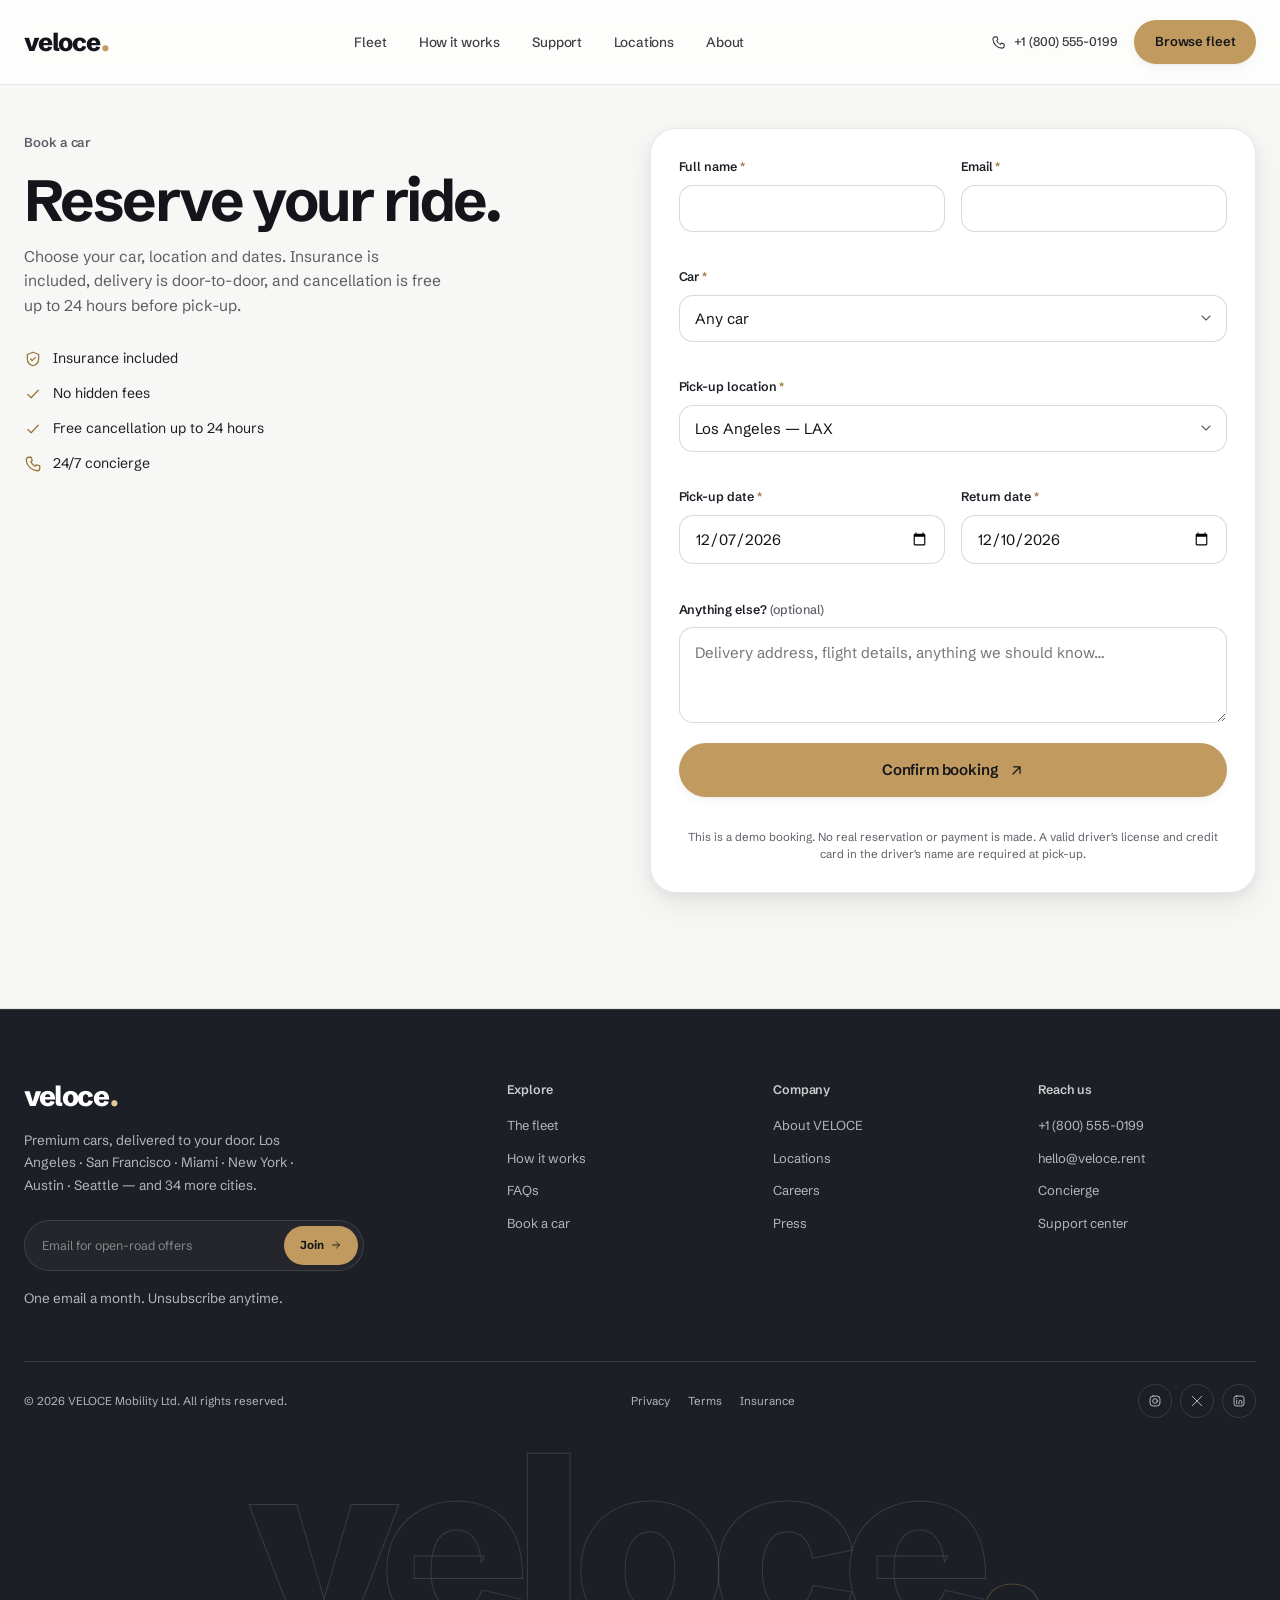
==== commit 28ce30b5: "edit header" ====
--- a/booking.html
+++ b/booking.html
@@ -43,6 +43,7 @@
       <a href="index.html#how">How it works</a>
       <a href="index.html#faq">Support</a>
       <a href="index.html#contact">Locations</a>
+      <a href="about.html">About</a>
     </nav>
     <div class="nav-right">
       <a class="nav-phone" href="tel:+18005550199">
@@ -70,6 +71,7 @@
     <a href="index.html#how">How it works</a>
     <a href="index.html#faq">Support</a>
     <a href="index.html#contact">Locations</a>
+    <a href="about.html">About</a>
   </nav>
   <div class="drawer-foot">
     <a class="btn btn--accent" href="index.html#fleet">Browse fleet <svg class="icon arr" aria-hidden="true"><use href="#i-arrow-up"/></svg></a>
@@ -199,9 +201,9 @@
       <div class="footer-col">
         <h3>Company</h3>
         <nav class="footer-links" aria-label="Company">
-          <a href="index.html#top">About VELOCE</a>
+          <a href="about.html">About VELOCE</a>
           <a href="index.html#contact">Locations</a>
-          <a href="mailto:careers@veloce.rent">Careers</a>
+          <a href="careers.html">Careers</a>
           <a href="mailto:press@veloce.rent">Press</a>
         </nav>
       </div>
